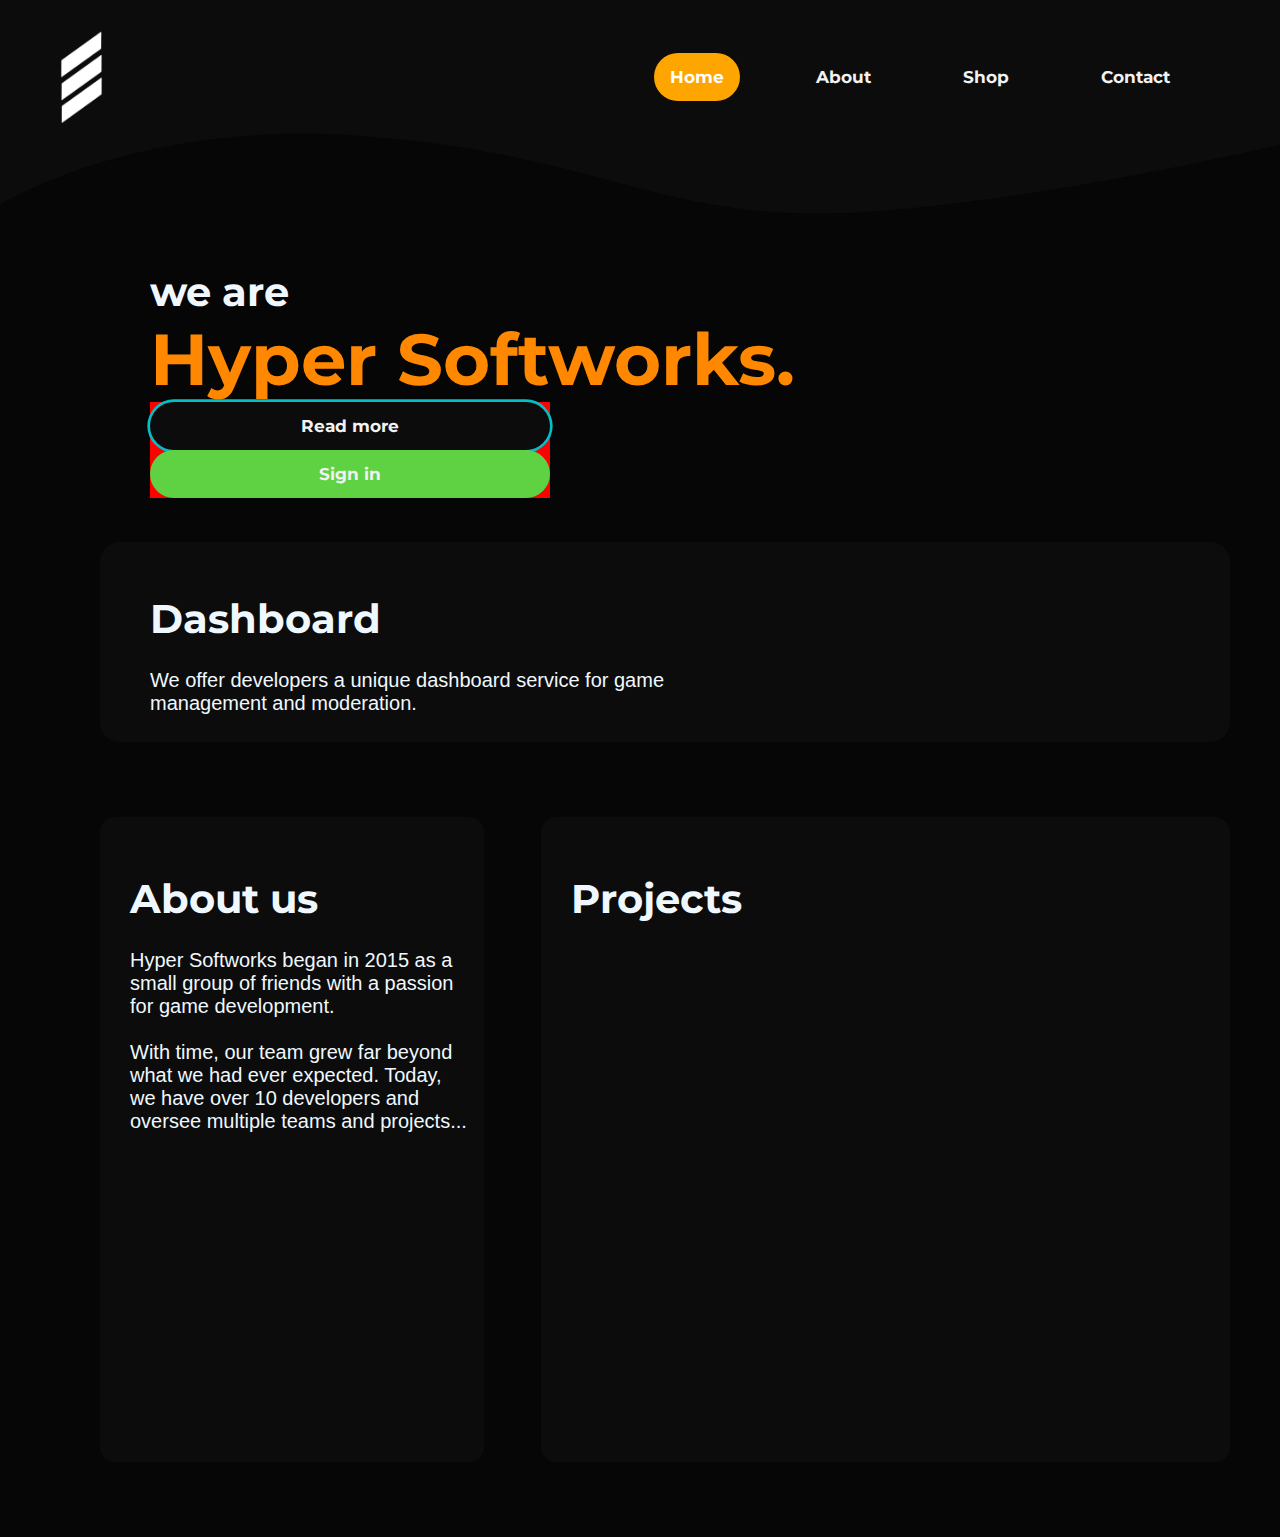
==== index.html @ 850d2a9e "Initial commit" ====
<!DOCTYPE html>

<html>

<head>
    <meta charset="UTF-8">
    <meta name="viewport" content="width=device-width, initial-scale=1">
    <meta http-equiv="X-UA-Compatible" content="ie=edge">
    <link rel="stylesheet" href="css/style.css">
    <link rel="icon" type="image/png" href="images/logo.png"/>
</head>

<title>HS - Home</title>

<body>
    <div class="top">
        <img src="images/wavething.png" class="wave">
        <div class="holder">
            <img src="images/whitehs.png" class="icon"> 
            <ul class="page_selection">
                <li><a class="active" href="#home">Home</a></li>
                <li><a href="https://www.youtube.com/watch?v=ub82Xb1C8os">About</a></li>
                <li><a href="https://www.youtube.com/watch?v=ub82Xb1C8os">Shop</a></li>
                <li><a href="https://www.youtube.com/watch?v=ub82Xb1C8os">Contact</a></li>
            </ul>
        </div>
    </div>       
   
    <div class="text-box">
        <h3>we are</h3>
        <h1>Hyper Softworks.</h1>
    </div>

    <div class="horizontal-container">
        <h1>Dashboard</h1>
        <p>We offer developers a unique dashboard service for game management and moderation.</p>
        
        <div class="button-frame">
            <a class="blueoutline" href="https://www.youtube.com/watch?v=ub82Xb1C8os">Read more</a>
            <a class="sign-in" href="https://www.youtube.com/watch?v=ub82Xb1C8os">Sign in</a>
        </div>        
    </div>

    <div class="contents">         
        <div class="vertical-container one">
            <h1>About us</h1>
            <p>Hyper Softworks began in 2015 as a small group of friends with a passion for game development. <br><br>            
            With time, our team grew far beyond what we had ever expected. Today, we have over 10 developers and oversee multiple
            teams and projects...</p>
        </div>
        <div class="vertical-container">
            <h1>Projects</h1>
        </div>
    </div>
</body>
</html>
---- css/style.css ----
@import url('https://fonts.googleapis.com/css?family=Montserrat:400,600');

body {
    background-color: #060606;
    color:aliceblue;
    margin: 0;
    font-family: 'Montserrat', sans-serif;    
}

h1 {
    font-size: 40px
}

p {
    font-size: 20px;
    font-family: -apple-system, BlinkMacSystemFont, 'Segoe UI', Roboto, Oxygen, Ubuntu, Cantarell, 'Open Sans', 'Helvetica Neue', sans-serif;
}

.top {
    position: relative
}

.text-box {
    z-index: -1;
    display: block;
    position: relative;
    padding: 150px;    
    text-align: left;    
    height: 140px
}

.text-box h3 {
    height: 0;
    vertical-align: top;
    font-size: 250%
}

.text-box h1 {
    height: 0;
    vertical-align: top;
    color: #FF8800;
    font-weight: bold;
    font-size: 450%
}


.holder {
    display: flex;
    align-items:center;
    padding-top: 6%
}

.page_selection {
    font-size: 175%;
    font-style: bold;
    position: absolute;
    right: 5%;
    margin-left: auto;   
    overflow: hidden;
}

.page_selection a {
    font-weight: bolder;
    float: left;
    color: #f2f2f2;
    text-align: center;
    padding: 14px 16px;
    text-decoration: none;
    font-size: 17px;

    border-radius: 50px;
}

.page_selection a:hover {    
    background-color: #fff;
    color: black;
}

.page_selection a.active {
    background-color: orange;
    color: white;
}

ul {
    list-style-type: none;
    margin: 0   
}

li {
    margin: 30px
}


.warning {
    box-shadow: 10px 10px 10px rgba(0, 0, 0, 0.8);
    width: 50%;
    left: 50%;

    text-align: center;
    background: #151515;
    border-radius: 10px;
    color: white;
    font-size: 30px;

    margin: 0;
    position: absolute;
    top: 50%;
    left: 50%;
    transform: translate(-50%, -50%);
}

.horizontal-container p {
    width: 50%;
}

.contents {
    position: relative;
    display: flex;
    margin: 25px 50px 75px 100px;
    justify-content: space-between;
}

.button-frame {
    position: absolute;
 
    top: 50%;
  -ms-transform: translateY(-50%);
  transform: translateY(-50%);

    float: right;
    width: 400px;

    display: flex;
    flex-direction: column;
    justify-content: space-between;

    background-color: red;
}

.vertical-container {    
    padding: 30px 15px 15px 30px;
    width: 57%;
    height: 600px;

    border-radius: 15px;
    text-align: left;

    background-color:#0C0C0C;
}

.one {    
    padding: 30px 15px 15px 30px;
    width: 30%;
    height: 600px;

    border-radius: 15px;
    text-align: left;

    background-color:#0C0C0C;
}

.horizontal-container {
    margin: 25px 50px 75px 100px;
    padding: 25px 50px 75px;
    height: 100px;
    border-radius: 20px;
    text-align: left;
    background-color:#0C0C0C;
}

.horizontal-container a:hover {    
    background-color: #fff;
    color: black;
}

.horizontal-container .blueoutline:hover {    
    background-color: #06BEC5;
    color: black;
}

.horizontal-container .blueoutline {
    height: 35%;
    font-weight: bolder;
    float: left;
    color: #f2f2f2;
    text-align: center;
    padding: 14px 16px;
    text-decoration: none;
    font-size: 17px;
    border-radius: 50px;
    background-color: #0C0C0C;
    box-shadow: 0 0 0 2pt #06BEC5;
}

.horizontal-container .sign-in {
    height: 35%;
    font-weight: bolder;
    float: left;
    color: #f2f2f2;
    text-align: center;
    padding: 14px 16px;
    text-decoration: none;
    font-size: 17px;
    border-radius: 50px;
    background-color: #5ED242; 
}

.wave, .icon, .page_selection{
    position: absolute;
}

.page_selection {
    display: flex;
    justify-content: space-between;
}

.wave {
    width: 100%
}

.icon {
    padding: 25px 25px;
    height: 7em;
    width: 7em
}

.box {
    background-color: #222;
}
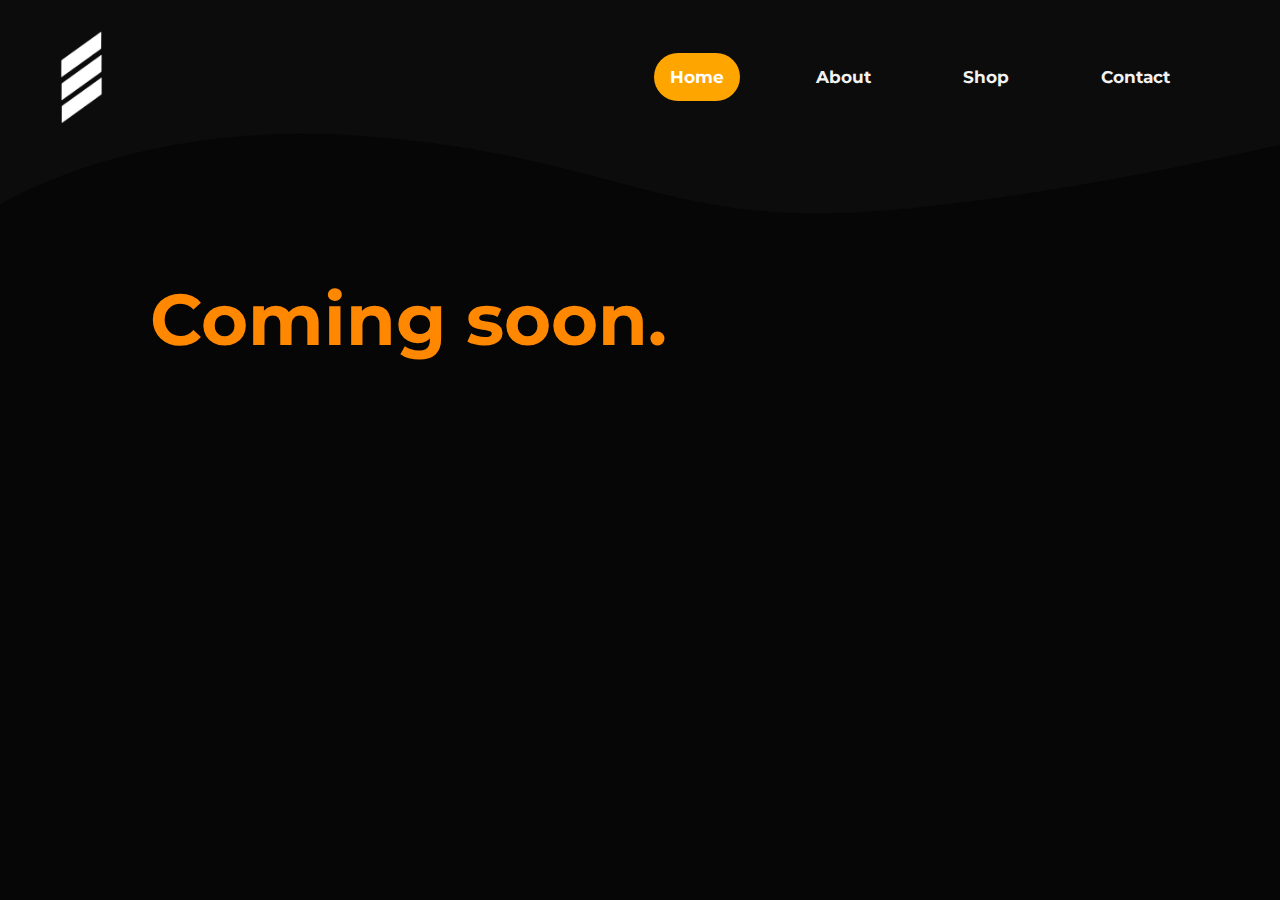
==== commit 3037fbf7: "Update index.html" ====
--- a/index.html
+++ b/index.html
@@ -27,30 +27,7 @@
     </div>       
    
     <div class="text-box">
-        <h3>we are</h3>
-        <h1>Hyper Softworks.</h1>
-    </div>
-
-    <div class="horizontal-container">
-        <h1>Dashboard</h1>
-        <p>We offer developers a unique dashboard service for game management and moderation.</p>
-        
-        <div class="button-frame">
-            <a class="blueoutline" href="https://www.youtube.com/watch?v=ub82Xb1C8os">Read more</a>
-            <a class="sign-in" href="https://www.youtube.com/watch?v=ub82Xb1C8os">Sign in</a>
-        </div>        
-    </div>
-
-    <div class="contents">         
-        <div class="vertical-container one">
-            <h1>About us</h1>
-            <p>Hyper Softworks began in 2015 as a small group of friends with a passion for game development. <br><br>            
-            With time, our team grew far beyond what we had ever expected. Today, we have over 10 developers and oversee multiple
-            teams and projects...</p>
-        </div>
-        <div class="vertical-container">
-            <h1>Projects</h1>
-        </div>
+        <h1>Coming soon.</h1>
     </div>
 </body>
 </html>
